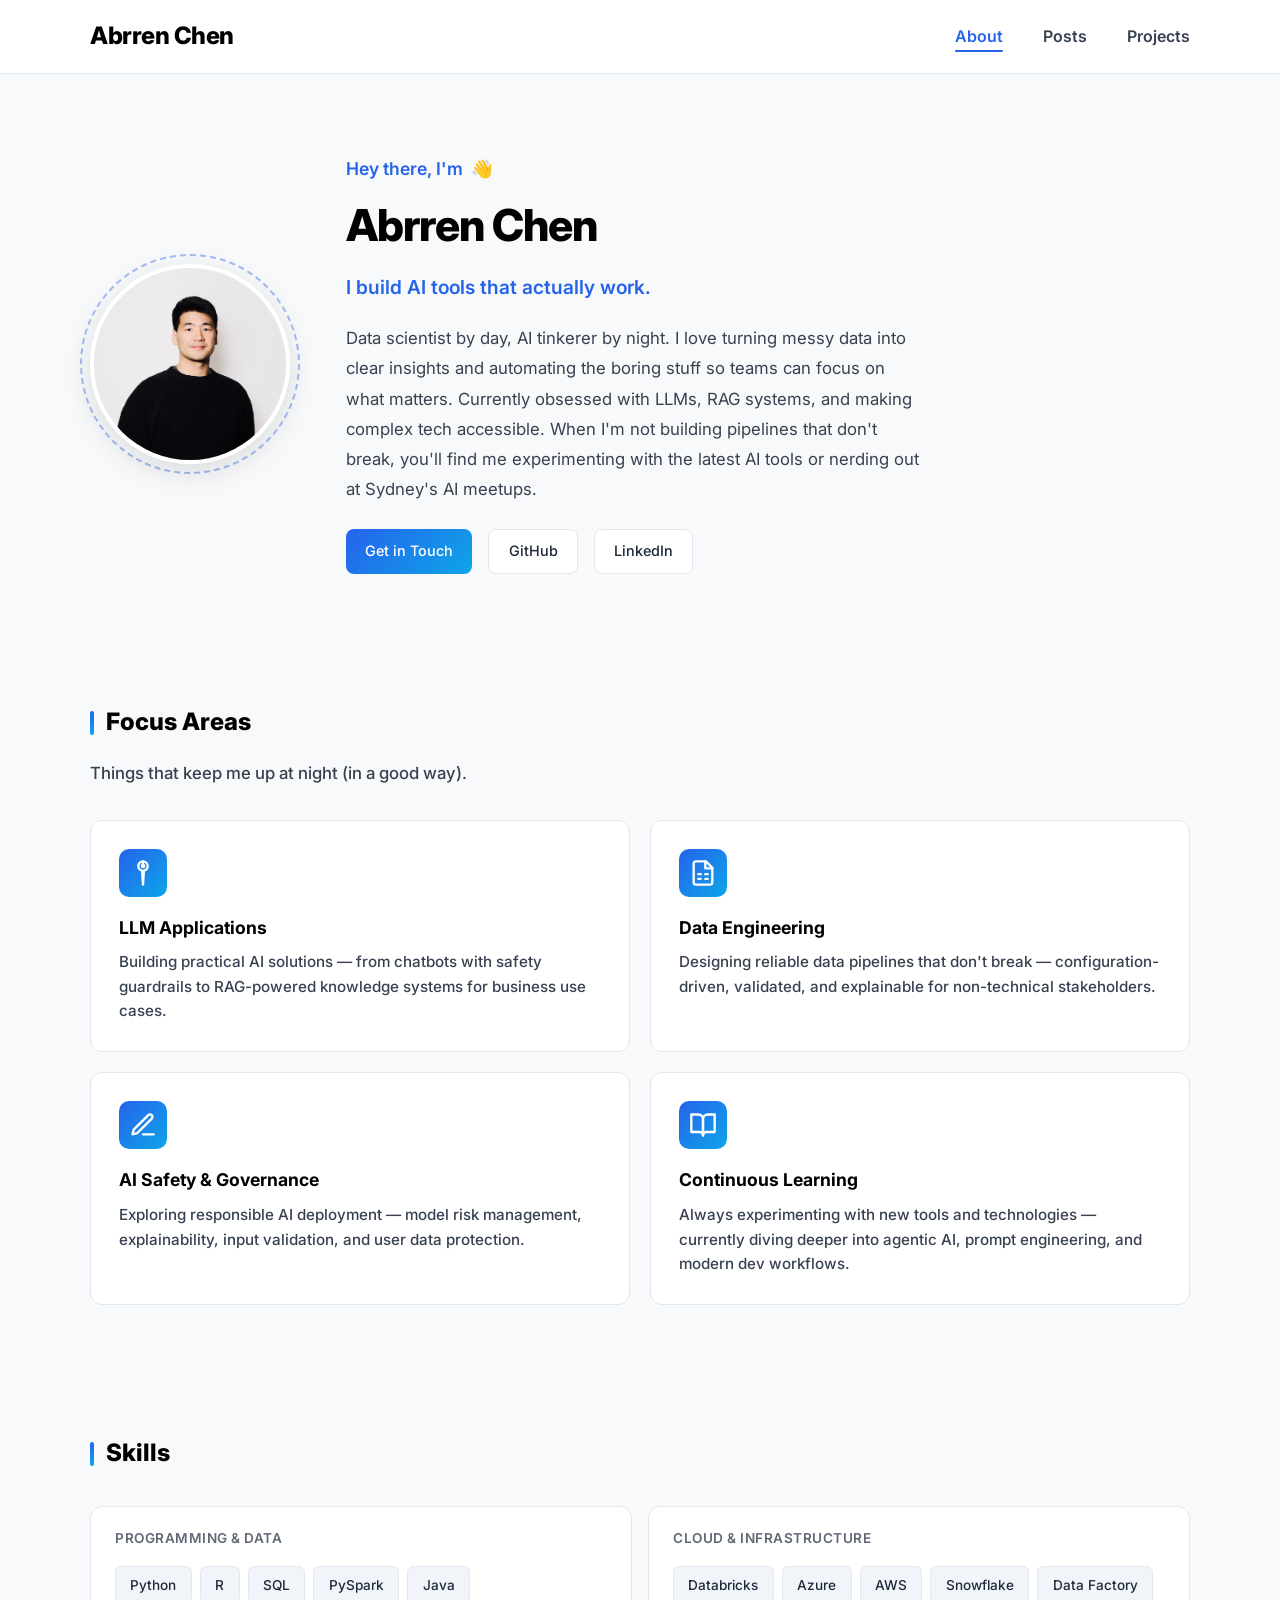
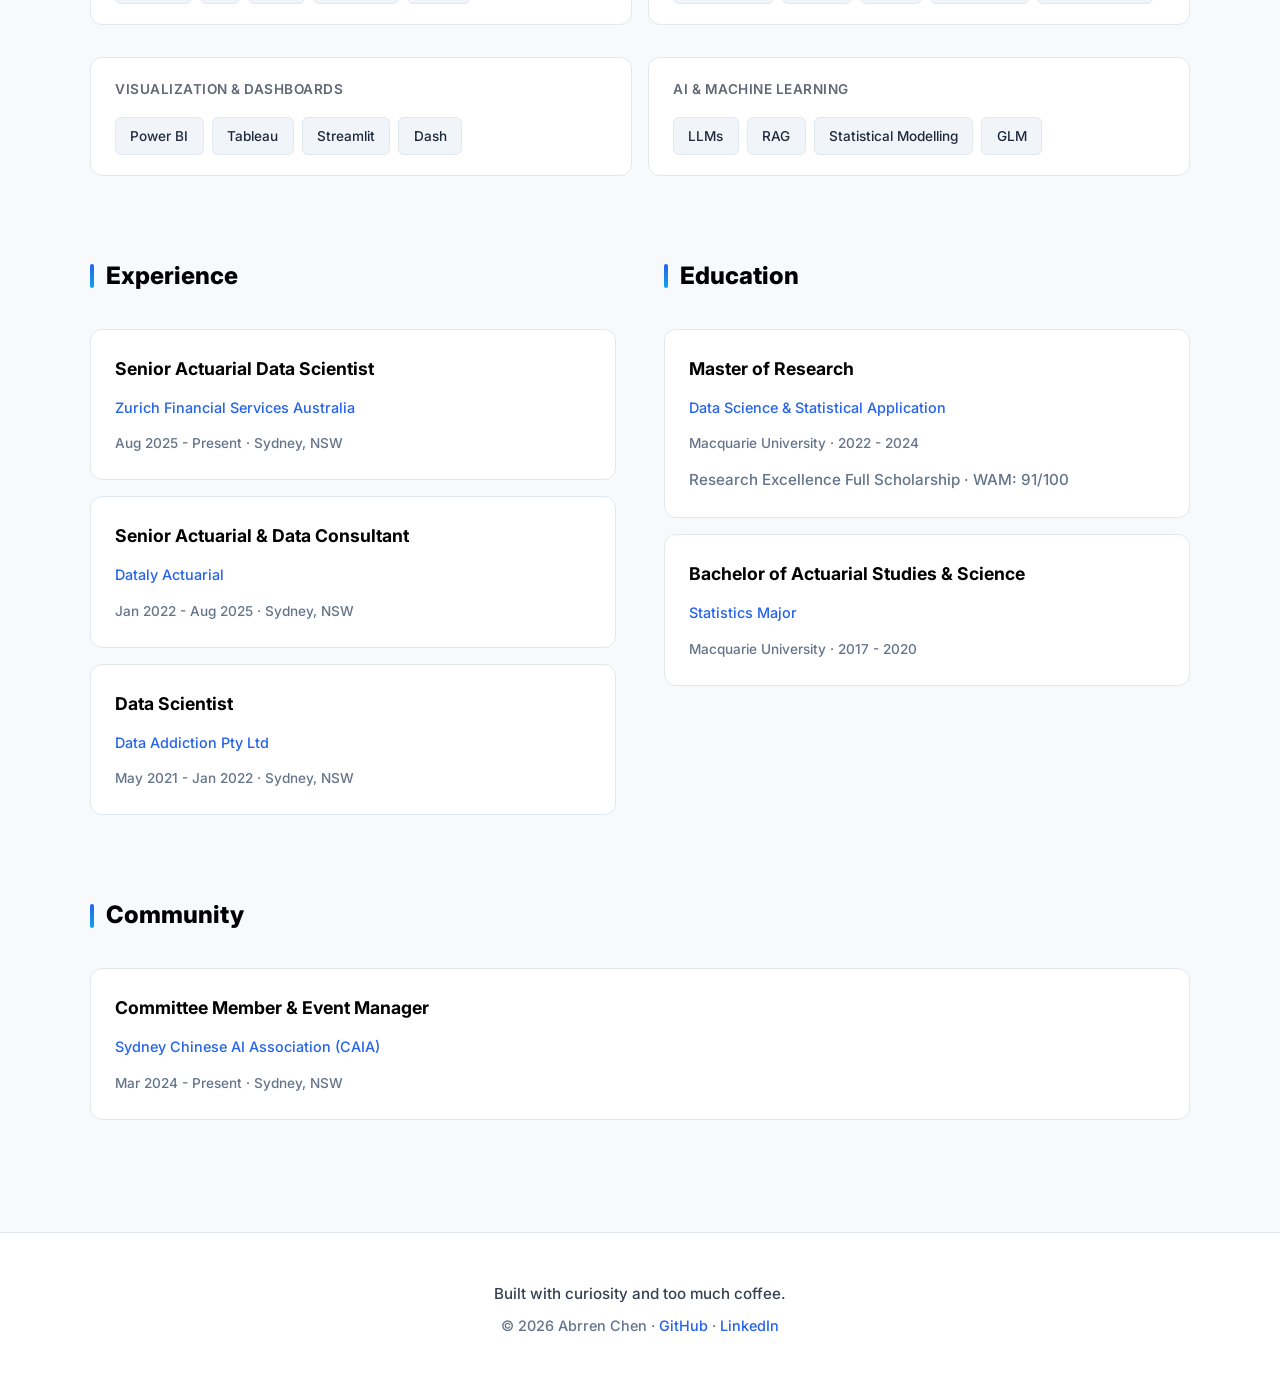
==== index.html @ b5ec8133 "Initial commit - Personal portfolio site - About page with experience, education, and skills - Posts" ====
<!DOCTYPE html>
<html lang="en">
<head>
    <meta charset="UTF-8">
    <meta name="viewport" content="width=device-width, initial-scale=1.0">
    <title>Abrren Chen | AI Builder & Data Tinkerer</title>
    <meta name="description" content="Abrren Chen - Data scientist who builds AI tools that actually work. LLM applications, data pipelines, and making complex tech accessible.">
    <meta property="og:title" content="Abrren Chen | AI Builder & Data Tinkerer">
    <meta property="og:description" content="Data scientist who builds AI tools that actually work. LLM applications, data pipelines, and making complex tech accessible.">
    <meta property="og:type" content="website">
    <meta property="og:url" content="https://abrrenc.github.io">
    <meta name="twitter:card" content="summary_large_image">
    <link rel="preconnect" href="https://fonts.googleapis.com">
    <link rel="preconnect" href="https://fonts.gstatic.com" crossorigin>
    <link href="https://fonts.googleapis.com/css2?family=Inter:wght@400;500;600;700;800&display=swap" rel="stylesheet">
    <link rel="stylesheet" href="css/style.css">
</head>
<body>
    <header>
        <div class="container">
            <a href="index.html" class="logo">Abrren Chen</a>
            <nav>
                <ul>
                    <li><a href="index.html" class="active">About</a></li>
                    <li><a href="posts.html">Posts</a></li>
                    <li><a href="projects.html">Projects</a></li>
                </ul>
            </nav>
        </div>
    </header>

    <main>
        <!-- Hero Section -->
        <section class="hero">
            <div class="container">
                <div class="hero-content">
                    <div class="hero-image">
                        <img src="images/Profile_Photo.JPG" alt="Abrren Chen" class="profile-photo">
                    </div>
                    <div class="hero-text">
                        <p class="greeting">Hey there, I'm</p>
                        <h1>Abrren Chen</h1>
                        <p class="subtitle">I build AI tools that actually work.</p>
                        <p class="bio">
                            Data scientist by day, AI tinkerer by night. I love turning messy data into clear insights and automating the boring stuff so teams can focus on what matters. Currently obsessed with LLMs, RAG systems, and making complex tech accessible. When I'm not building pipelines that don't break, you'll find me experimenting with the latest AI tools or nerding out at Sydney's AI meetups.
                        </p>
                        <div class="contact-links">
                            <a href="mailto:Abrren.chen@gmail.com" class="primary">Get in Touch</a>
                            <a href="https://github.com/AbrrenC" target="_blank">GitHub</a>
                            <a href="https://www.linkedin.com/in/abrren-chen" target="_blank">LinkedIn</a>
                        </div>
                    </div>
                </div>
            </div>
        </section>

        <div class="container">
            <!-- Focus Areas Section -->
            <section id="focus-areas">
                <h2>Focus Areas</h2>
                <p class="section-intro">Things that keep me up at night (in a good way).</p>
                <div class="focus-grid">
                    <div class="focus-card">
                        <div class="focus-icon">
                            <svg xmlns="http://www.w3.org/2000/svg" width="28" height="28" viewBox="0 0 24 24" fill="none" stroke="currentColor" stroke-width="2" stroke-linecap="round" stroke-linejoin="round"><path d="M12 2a4 4 0 0 1 4 4c0 1.95-1.4 3.58-3.25 3.93L12 22l-.75-12.07A4.001 4.001 0 0 1 12 2z"/><path d="M12 2v4"/><circle cx="12" cy="6" r="1"/></svg>
                        </div>
                        <h3>LLM Applications</h3>
                        <p>Building practical AI solutions — from chatbots with safety guardrails to RAG-powered knowledge systems for business use cases.</p>
                    </div>
                    <div class="focus-card">
                        <div class="focus-icon">
                            <svg xmlns="http://www.w3.org/2000/svg" width="28" height="28" viewBox="0 0 24 24" fill="none" stroke="currentColor" stroke-width="2" stroke-linecap="round" stroke-linejoin="round"><path d="M14.5 2H6a2 2 0 0 0-2 2v16a2 2 0 0 0 2 2h12a2 2 0 0 0 2-2V7.5L14.5 2z"/><polyline points="14 2 14 8 20 8"/><path d="M8 13h2"/><path d="M8 17h2"/><path d="M14 13h2"/><path d="M14 17h2"/></svg>
                        </div>
                        <h3>Data Engineering</h3>
                        <p>Designing reliable data pipelines that don't break — configuration-driven, validated, and explainable for non-technical stakeholders.</p>
                    </div>
                    <div class="focus-card">
                        <div class="focus-icon">
                            <svg xmlns="http://www.w3.org/2000/svg" width="28" height="28" viewBox="0 0 24 24" fill="none" stroke="currentColor" stroke-width="2" stroke-linecap="round" stroke-linejoin="round"><path d="M12 20h9"/><path d="M16.5 3.5a2.121 2.121 0 0 1 3 3L7 19l-4 1 1-4L16.5 3.5z"/></svg>
                        </div>
                        <h3>AI Safety & Governance</h3>
                        <p>Exploring responsible AI deployment — model risk management, explainability, input validation, and user data protection.</p>
                    </div>
                    <div class="focus-card">
                        <div class="focus-icon">
                            <svg xmlns="http://www.w3.org/2000/svg" width="28" height="28" viewBox="0 0 24 24" fill="none" stroke="currentColor" stroke-width="2" stroke-linecap="round" stroke-linejoin="round"><path d="M2 3h6a4 4 0 0 1 4 4v14a3 3 0 0 0-3-3H2z"/><path d="M22 3h-6a4 4 0 0 0-4 4v14a3 3 0 0 1 3-3h7z"/></svg>
                        </div>
                        <h3>Continuous Learning</h3>
                        <p>Always experimenting with new tools and technologies — currently diving deeper into agentic AI, prompt engineering, and modern dev workflows.</p>
                    </div>
                </div>
            </section>

            <!-- Skills Section -->
            <section id="skills">
                <h2>Skills</h2>
                <div class="skills-grid">
                    <div class="skill-category card">
                        <h3>Programming & Data</h3>
                        <div class="skill-tags">
                            <span class="skill-tag">Python</span>
                            <span class="skill-tag">R</span>
                            <span class="skill-tag">SQL</span>
                            <span class="skill-tag">PySpark</span>
                            <span class="skill-tag">Java</span>
                        </div>
                    </div>
                    <div class="skill-category card">
                        <h3>Cloud & Infrastructure</h3>
                        <div class="skill-tags">
                            <span class="skill-tag">Databricks</span>
                            <span class="skill-tag">Azure</span>
                            <span class="skill-tag">AWS</span>
                            <span class="skill-tag">Snowflake</span>
                            <span class="skill-tag">Data Factory</span>
                        </div>
                    </div>
                    <div class="skill-category card">
                        <h3>Visualization & Dashboards</h3>
                        <div class="skill-tags">
                            <span class="skill-tag">Power BI</span>
                            <span class="skill-tag">Tableau</span>
                            <span class="skill-tag">Streamlit</span>
                            <span class="skill-tag">Dash</span>
                        </div>
                    </div>
                    <div class="skill-category card">
                        <h3>AI & Machine Learning</h3>
                        <div class="skill-tags">
                            <span class="skill-tag">LLMs</span>
                            <span class="skill-tag">RAG</span>
                            <span class="skill-tag">Statistical Modelling</span>
                            <span class="skill-tag">GLM</span>
                        </div>
                    </div>
                </div>
            </section>

            <!-- Two Column: Experience & Education -->
            <div class="two-column">
                <!-- Experience Section -->
                <section id="experience">
                    <h2>Experience</h2>

                    <div class="card">
                        <h3>Senior Actuarial Data Scientist</h3>
                        <p class="meta">Zurich Financial Services Australia</p>
                        <p class="location">Aug 2025 - Present · Sydney, NSW</p>
                    </div>

                    <div class="card">
                        <h3>Senior Actuarial & Data Consultant</h3>
                        <p class="meta">Dataly Actuarial</p>
                        <p class="location">Jan 2022 - Aug 2025 · Sydney, NSW</p>
                    </div>

                    <div class="card">
                        <h3>Data Scientist</h3>
                        <p class="meta">Data Addiction Pty Ltd</p>
                        <p class="location">May 2021 - Jan 2022 · Sydney, NSW</p>
                    </div>
                </section>

                <!-- Education Section -->
                <section id="education">
                    <h2>Education</h2>

                    <div class="card">
                        <h3>Master of Research</h3>
                        <p class="meta">Data Science & Statistical Application</p>
                        <p class="location">Macquarie University · 2022 - 2024</p>
                        <p>Research Excellence Full Scholarship · WAM: 91/100</p>
                    </div>

                    <div class="card">
                        <h3>Bachelor of Actuarial Studies & Science</h3>
                        <p class="meta">Statistics Major</p>
                        <p class="location">Macquarie University · 2017 - 2020</p>
                    </div>
                </section>
            </div>

            <!-- Professional Affiliations -->
            <section id="affiliations">
                <h2>Community</h2>

                <div class="card">
                    <h3>Committee Member & Event Manager</h3>
                    <p class="meta">Sydney Chinese AI Association (CAIA)</p>
                    <p class="location">Mar 2024 - Present · Sydney, NSW</p>
                </div>
            </section>
        </div>
    </main>

    <footer>
        <div class="container">
            <p class="footer-tagline">Built with curiosity and too much coffee.</p>
            <p>&copy; 2026 Abrren Chen · <a href="https://github.com/AbrrenC" target="_blank">GitHub</a> · <a href="https://www.linkedin.com/in/abrren-chen" target="_blank">LinkedIn</a></p>
        </div>
    </footer>
</body>
</html>
---- css/style.css ----
:root {
    --primary: #f8f9fa;
    --secondary: #2563eb;
    --secondary-dark: #1d4ed8;
    --text: #1e293b;
    --text-light: #64748b;
    --white: #ffffff;
    --border: #e2e8f0;
    --accent: #f1f5f9;
    --gradient-start: #2563eb;
    --gradient-end: #0ea5e9;
}

* {
    margin: 0;
    padding: 0;
    box-sizing: border-box;
}

body {
    font-family: 'Inter', 'SF Pro Display', -apple-system, BlinkMacSystemFont, sans-serif;
    background-color: var(--primary);
    color: var(--text);
    line-height: 1.7;
    font-weight: 500;
}

.container {
    width: 90%;
    max-width: 1100px;
    margin: 0 auto;
}

/* Header & Navigation */
header {
    background-color: var(--white);
    border-bottom: 1px solid var(--border);
    position: sticky;
    top: 0;
    z-index: 100;
    backdrop-filter: blur(10px);
    background-color: rgba(255, 255, 255, 0.95);
}

header .container {
    display: flex;
    justify-content: space-between;
    align-items: center;
    padding: 1rem 0;
}

.logo {
    font-size: 1.5rem;
    font-weight: 800;
    color: #000000;
    text-decoration: none;
    letter-spacing: -0.5px;
}

.logo:hover {
    color: var(--secondary);
}

nav ul {
    display: flex;
    list-style: none;
    gap: 2.5rem;
}

nav ul li a {
    color: #374151;
    text-decoration: none;
    font-weight: 600;
    font-size: 1rem;
    transition: color 0.2s;
    position: relative;
}

nav ul li a:hover,
nav ul li a.active {
    color: var(--secondary);
}

nav ul li a.active::after {
    content: '';
    position: absolute;
    bottom: -6px;
    left: 0;
    width: 100%;
    height: 2px;
    background: var(--secondary);
    border-radius: 2px;
}

/* Hero Section - Two Column */
.hero {
    padding: 5rem 0 4rem;
}

.hero-content {
    display: grid;
    grid-template-columns: auto 1fr;
    gap: 3.5rem;
    align-items: center;
}

.hero-image {
    position: relative;
    width: 200px;
    height: 200px;
}

.profile-photo {
    width: 200px;
    height: 200px;
    border-radius: 50%;
    object-fit: cover;
    border: 4px solid var(--white);
    box-shadow: 0 8px 30px rgba(0, 0, 0, 0.12);
    position: relative;
    z-index: 1;
}

.hero-image::before {
    content: '';
    position: absolute;
    width: 216px;
    height: 216px;
    border-radius: 50%;
    border: 2px dashed var(--secondary);
    top: 50%;
    left: 50%;
    transform: translate(-50%, -50%);
    opacity: 0.4;
    z-index: 0;
}

.hero-text {
    text-align: left;
}

.greeting {
    font-size: 1.1rem;
    color: var(--secondary);
    font-weight: 600;
    margin-bottom: 0.25rem;
    display: flex;
    align-items: center;
    gap: 0.5rem;
}

.greeting::after {
    content: '👋';
    display: inline-block;
    animation: wave 2.5s ease-in-out infinite;
    transform-origin: 70% 70%;
}

@keyframes wave {
    0%, 100% { transform: rotate(0deg); }
    10% { transform: rotate(14deg); }
    20% { transform: rotate(-8deg); }
    30% { transform: rotate(14deg); }
    40% { transform: rotate(-4deg); }
    50% { transform: rotate(10deg); }
    60%, 100% { transform: rotate(0deg); }
}

.hero-text h1 {
    font-size: 2.75rem;
    font-weight: 800;
    color: #000000;
    margin-bottom: 0.5rem;
    letter-spacing: -1px;
}

.hero-text .subtitle {
    font-size: 1.2rem;
    color: var(--secondary);
    font-weight: 600;
    margin-bottom: 1.25rem;
}

.hero-text .bio {
    color: #374151;
    font-size: 1.05rem;
    line-height: 1.8;
    margin-bottom: 1.5rem;
    max-width: 580px;
    font-weight: 400;
}

.contact-links {
    display: flex;
    gap: 1rem;
    flex-wrap: wrap;
}

.contact-links a {
    display: inline-flex;
    align-items: center;
    gap: 0.5rem;
    padding: 0.6rem 1.2rem;
    background: var(--white);
    border: 1px solid var(--border);
    border-radius: 8px;
    color: var(--text);
    text-decoration: none;
    font-size: 0.9rem;
    font-weight: 500;
    transition: all 0.2s;
}

.contact-links a:hover {
    border-color: var(--secondary);
    color: var(--secondary);
    transform: translateY(-2px);
    box-shadow: 0 4px 12px rgba(37, 99, 235, 0.15);
}

.contact-links a.primary {
    background: linear-gradient(135deg, var(--gradient-start), var(--gradient-end));
    color: var(--white);
    border: none;
}

.contact-links a.primary:hover {
    transform: translateY(-2px);
    box-shadow: 0 6px 20px rgba(37, 99, 235, 0.3);
}

/* Sections */
section {
    padding: 4rem 0;
}

section h2 {
    font-size: 1.5rem;
    font-weight: 800;
    color: #000000;
    margin-bottom: 2rem;
    display: flex;
    align-items: center;
    gap: 0.75rem;
}

section h2::before {
    content: '';
    width: 4px;
    height: 24px;
    background: linear-gradient(180deg, var(--gradient-start), var(--gradient-end));
    border-radius: 2px;
}

/* Cards */
.card {
    background: var(--white);
    border-radius: 12px;
    padding: 1.5rem;
    margin-bottom: 1rem;
    border: 1px solid var(--border);
    transition: all 0.2s;
}

.card:hover {
    border-color: var(--secondary);
    box-shadow: 0 4px 20px rgba(37, 99, 235, 0.08);
}

.card h3 {
    color: #000000;
    font-size: 1.1rem;
    font-weight: 700;
    margin-bottom: 0.25rem;
}

.card .meta {
    color: var(--secondary);
    font-size: 0.9rem;
    font-weight: 500;
    margin-bottom: 0.25rem;
}

.card .location {
    color: var(--text-light);
    font-size: 0.85rem;
}

.card p {
    color: var(--text-light);
    margin-top: 0.75rem;
    font-size: 0.95rem;
}

.card ul {
    margin-top: 0.75rem;
    margin-left: 1.25rem;
    color: var(--text-light);
    font-size: 0.95rem;
}

.card ul li {
    margin-bottom: 0.4rem;
}

/* Skills */
.skills-grid {
    display: grid;
    grid-template-columns: repeat(2, 1fr);
    gap: 1rem;
}

.skill-category {
    padding: 1.25rem 1.5rem;
}

.skill-category h3 {
    color: var(--text);
    font-size: 0.85rem;
    font-weight: 600;
    text-transform: uppercase;
    letter-spacing: 0.5px;
    margin-bottom: 1rem;
    opacity: 0.7;
}

.skill-tags {
    display: flex;
    flex-wrap: wrap;
    gap: 0.5rem;
}

.skill-tag {
    background: var(--accent);
    color: var(--text);
    padding: 0.4rem 0.9rem;
    border-radius: 6px;
    font-size: 0.85rem;
    font-weight: 500;
    border: 1px solid var(--border);
    transition: all 0.2s;
}

.skill-tag:hover {
    background: var(--secondary);
    color: var(--white);
    border-color: var(--secondary);
}

/* Experience & Education Grid */
.two-column {
    display: grid;
    grid-template-columns: repeat(2, 1fr);
    gap: 3rem;
}

.two-column section {
    padding: 0;
}

/* Posts & Projects Grid */
.grid {
    display: grid;
    grid-template-columns: repeat(auto-fit, minmax(300px, 1fr));
    gap: 1.25rem;
}

.grid .card {
    margin-bottom: 0;
}

.card-link {
    text-decoration: none;
    color: inherit;
    display: block;
}

.card-link:hover .card {
    transform: translateY(-4px);
    box-shadow: 0 8px 30px rgba(37, 99, 235, 0.12);
}

.card-link .card {
    transition: all 0.3s;
}

/* Empty State */
.empty-state {
    text-align: center;
    padding: 4rem 2rem;
    color: var(--text-light);
    background: var(--white);
    border-radius: 12px;
    border: 1px dashed var(--border);
}

.empty-state p {
    font-size: 1rem;
}

/* Focus Areas */
.focus-grid {
    display: grid;
    grid-template-columns: repeat(2, 1fr);
    gap: 1.25rem;
}

.focus-card {
    background: var(--white);
    border: 1px solid var(--border);
    border-radius: 12px;
    padding: 1.75rem;
    transition: all 0.2s;
}

.focus-card:hover {
    border-color: var(--secondary);
    box-shadow: 0 4px 20px rgba(37, 99, 235, 0.08);
    transform: translateY(-2px);
}

.focus-icon {
    width: 48px;
    height: 48px;
    background: linear-gradient(135deg, var(--gradient-start), var(--gradient-end));
    border-radius: 10px;
    display: flex;
    align-items: center;
    justify-content: center;
    margin-bottom: 1rem;
    color: white;
}

.focus-card h3 {
    color: #000000;
    font-size: 1.1rem;
    font-weight: 700;
    margin-bottom: 0.5rem;
}

.focus-card p {
    color: #374151;
    font-size: 0.95rem;
    line-height: 1.6;
    margin: 0;
}

/* Section Intro */
.section-intro {
    color: #374151;
    font-size: 1.05rem;
    margin-top: -1rem;
    margin-bottom: 2rem;
}

/* Source Tags (LinkedIn, Medium) */
.card-header {
    margin-bottom: 0.75rem;
}

.source-tag {
    display: inline-block;
    padding: 0.25rem 0.75rem;
    border-radius: 4px;
    font-size: 0.75rem;
    font-weight: 600;
    text-transform: uppercase;
    letter-spacing: 0.5px;
}

.source-tag.linkedin {
    background: #0a66c2;
    color: white;
}

.source-tag.medium {
    background: #000000;
    color: white;
}

.source-tag.other {
    background: var(--accent);
    color: var(--text);
}

/* Project Cards */
.project-card {
    display: flex;
    flex-direction: column;
}

.project-tags {
    display: flex;
    flex-wrap: wrap;
    gap: 0.5rem;
    margin-top: 1rem;
}

.project-links {
    display: flex;
    gap: 0.75rem;
    margin-top: 1.25rem;
    padding-top: 1rem;
    border-top: 1px solid var(--border);
}

.project-link {
    display: inline-flex;
    align-items: center;
    gap: 0.4rem;
    padding: 0.5rem 1rem;
    background: var(--accent);
    border: 1px solid var(--border);
    border-radius: 6px;
    color: var(--text);
    text-decoration: none;
    font-size: 0.85rem;
    font-weight: 600;
    transition: all 0.2s;
}

.project-link:hover {
    background: var(--secondary);
    border-color: var(--secondary);
    color: white;
}

.project-link.demo {
    background: var(--secondary);
    border-color: var(--secondary);
    color: white;
}

.project-link.demo:hover {
    background: var(--secondary-dark);
    border-color: var(--secondary-dark);
}

/* Footer */
footer {
    text-align: center;
    padding: 3rem 0;
    border-top: 1px solid var(--border);
    background: var(--white);
    margin-top: 2rem;
}

footer p {
    color: var(--text-light);
    font-size: 0.9rem;
}

.footer-tagline {
    font-size: 0.95rem;
    margin-bottom: 0.5rem;
    color: #374151;
}

footer a {
    color: var(--secondary);
    text-decoration: none;
    font-weight: 500;
}

footer a:hover {
    text-decoration: underline;
}

/* Responsive */
@media (max-width: 900px) {
    .skills-grid,
    .two-column,
    .focus-grid {
        grid-template-columns: 1fr;
        gap: 1rem;
    }

    .two-column {
        gap: 2rem;
    }
}

@media (max-width: 768px) {
    header .container {
        flex-direction: column;
        gap: 1rem;
    }

    nav ul {
        gap: 1.5rem;
    }

    .hero-content {
        grid-template-columns: 1fr;
        text-align: center;
        gap: 2rem;
    }

    .hero-image {
        margin: 0 auto;
    }

    .hero-text {
        text-align: center;
    }

    .hero-text h1 {
        font-size: 2rem;
    }

    .hero-text .bio {
        max-width: 100%;
    }

    .contact-links {
        justify-content: center;
    }
}
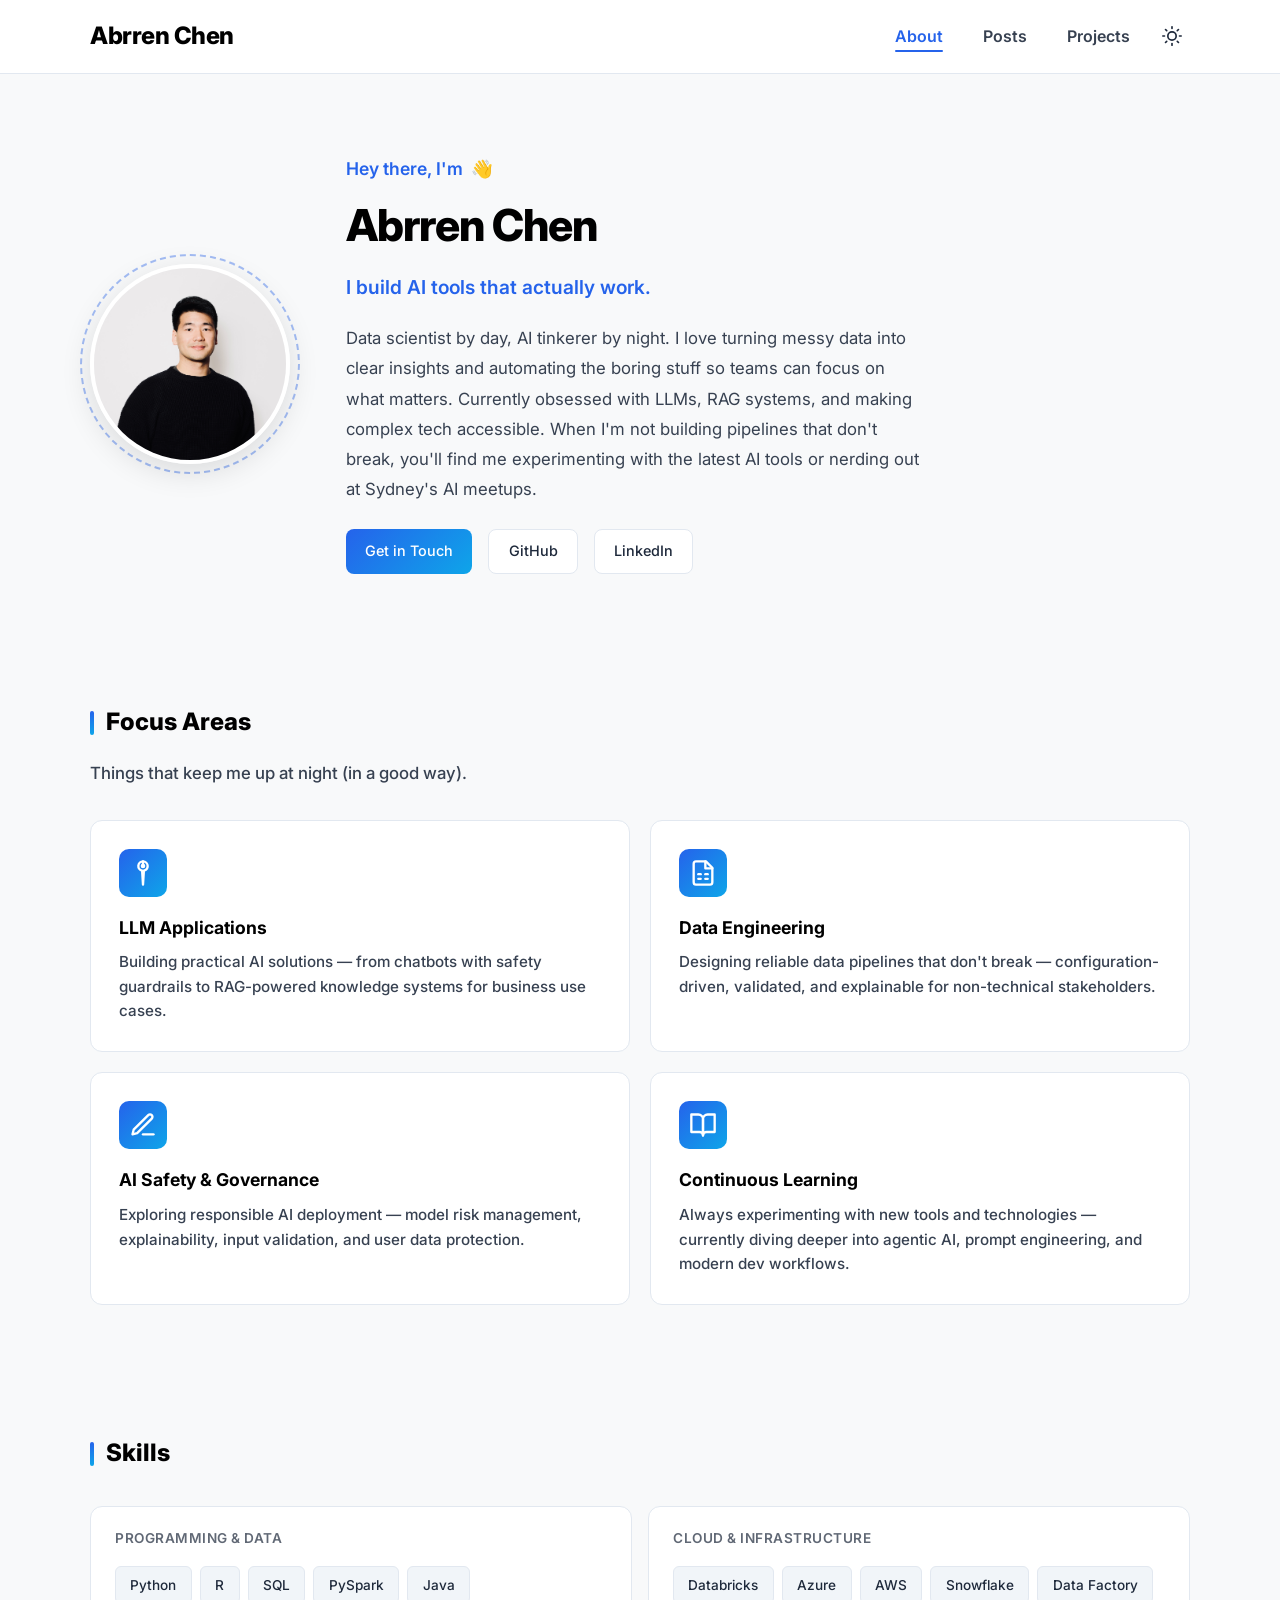
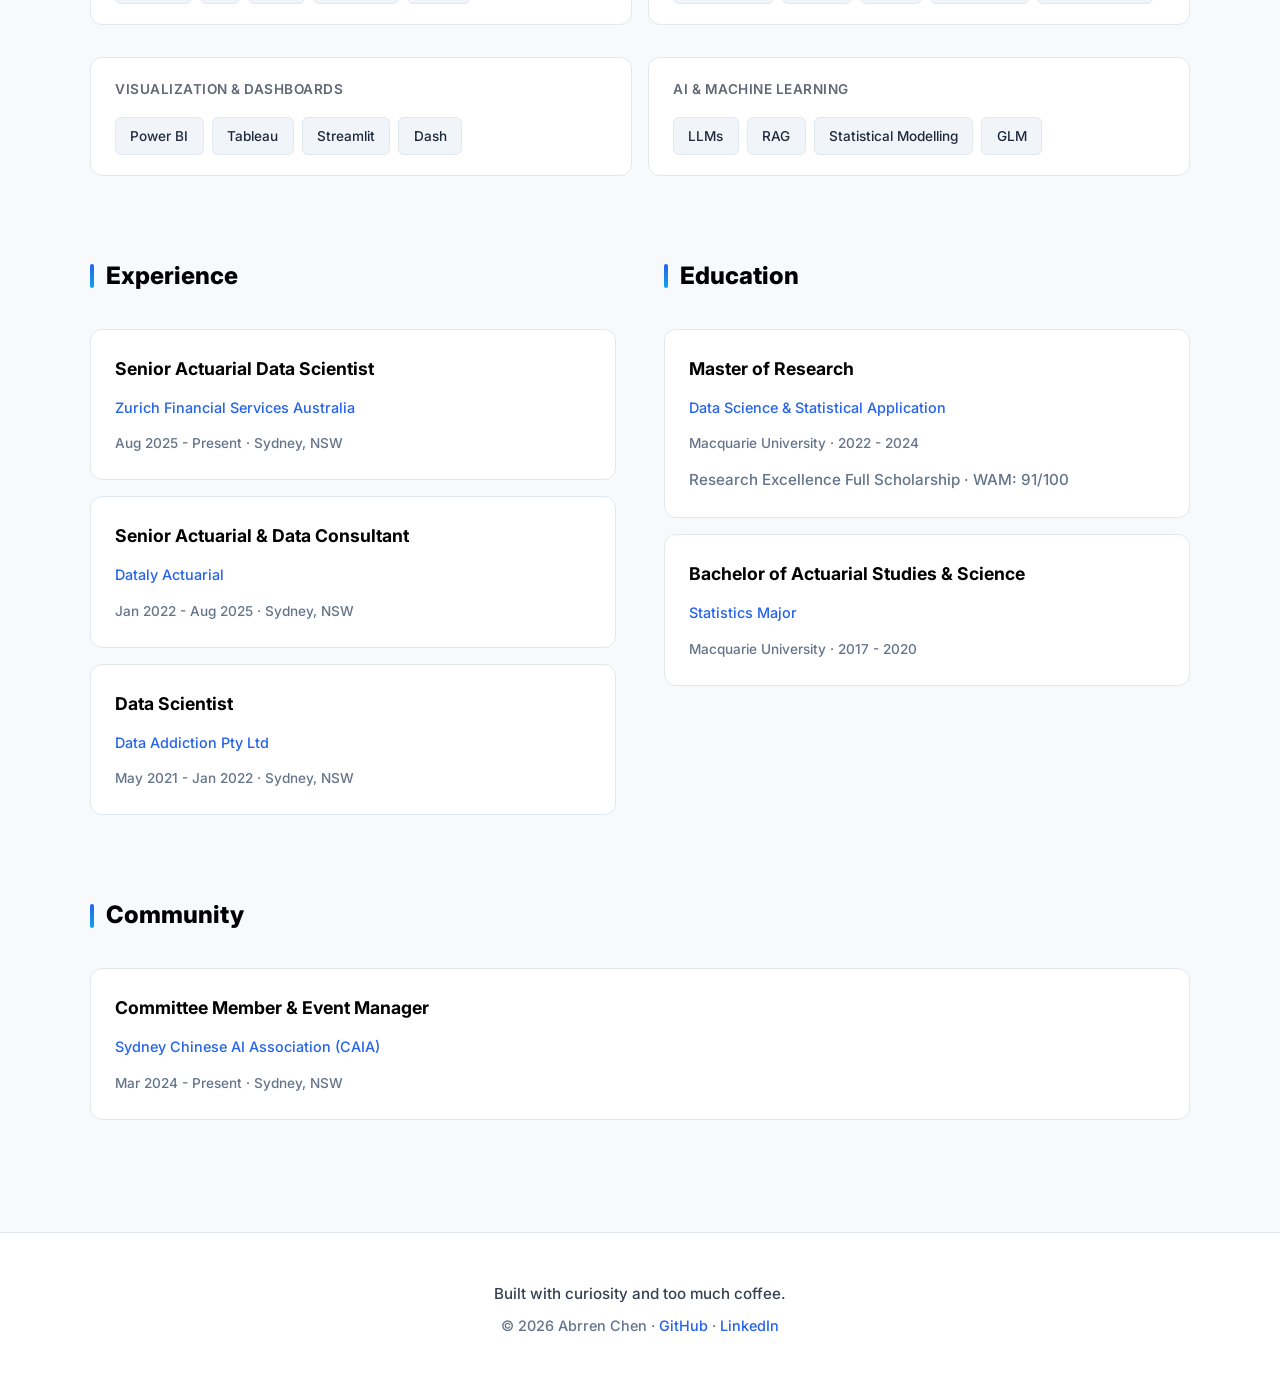
==== commit 9d2de153: "Add dark/light theme toggle - Added sun/moon toggle button in header navigation - Dark mode CSS with" ====
--- a/index.html
+++ b/index.html
@@ -10,6 +10,7 @@
     <meta property="og:type" content="website">
     <meta property="og:url" content="https://abrrenc.github.io">
     <meta name="twitter:card" content="summary_large_image">
+    <link rel="icon" type="image/svg+xml" href="images/favicon.svg">
     <link rel="preconnect" href="https://fonts.googleapis.com">
     <link rel="preconnect" href="https://fonts.gstatic.com" crossorigin>
     <link href="https://fonts.googleapis.com/css2?family=Inter:wght@400;500;600;700;800&display=swap" rel="stylesheet">
@@ -25,6 +26,10 @@
                     <li><a href="posts.html">Posts</a></li>
                     <li><a href="projects.html">Projects</a></li>
                 </ul>
+                <button class="theme-toggle" aria-label="Toggle theme">
+                    <svg class="icon-sun" xmlns="http://www.w3.org/2000/svg" viewBox="0 0 24 24" fill="none" stroke="currentColor" stroke-width="2" stroke-linecap="round" stroke-linejoin="round"><circle cx="12" cy="12" r="5"/><line x1="12" y1="1" x2="12" y2="3"/><line x1="12" y1="21" x2="12" y2="23"/><line x1="4.22" y1="4.22" x2="5.64" y2="5.64"/><line x1="18.36" y1="18.36" x2="19.78" y2="19.78"/><line x1="1" y1="12" x2="3" y2="12"/><line x1="21" y1="12" x2="23" y2="12"/><line x1="4.22" y1="19.78" x2="5.64" y2="18.36"/><line x1="18.36" y1="5.64" x2="19.78" y2="4.22"/></svg>
+                    <svg class="icon-moon" xmlns="http://www.w3.org/2000/svg" viewBox="0 0 24 24" fill="none" stroke="currentColor" stroke-width="2" stroke-linecap="round" stroke-linejoin="round"><path d="M21 12.79A9 9 0 1 1 11.21 3 7 7 0 0 0 21 12.79z"/></svg>
+                </button>
             </nav>
         </div>
     </header>
@@ -199,5 +204,7 @@
             <p>&copy; 2026 Abrren Chen · <a href="https://github.com/AbrrenC" target="_blank">GitHub</a> · <a href="https://www.linkedin.com/in/abrren-chen" target="_blank">LinkedIn</a></p>
         </div>
     </footer>
+
+    <script src="js/main.js"></script>
 </body>
 </html>
--- a/css/style.css
+++ b/css/style.css
@@ -59,6 +59,12 @@
 
 .logo:hover {
     color: var(--secondary);
+}
+
+nav {
+    display: flex;
+    align-items: center;
+    gap: 1.5rem;
 }
 
 nav ul {
@@ -616,3 +622,79 @@
         justify-content: center;
     }
 }
+
+/* Theme Toggle */
+.theme-toggle {
+    background: none;
+    border: none;
+    cursor: pointer;
+    padding: 0.5rem;
+    border-radius: 8px;
+    display: flex;
+    align-items: center;
+    justify-content: center;
+    color: var(--text);
+    transition: all 0.2s;
+}
+
+.theme-toggle:hover {
+    background: var(--accent);
+    color: var(--secondary);
+}
+
+.theme-toggle svg {
+    width: 20px;
+    height: 20px;
+}
+
+.theme-toggle .icon-moon {
+    display: none;
+}
+
+/* Dark Mode */
+[data-theme="dark"] {
+    --primary: #0f172a;
+    --secondary: #3b82f6;
+    --secondary-dark: #2563eb;
+    --text: #e2e8f0;
+    --text-light: #94a3b8;
+    --white: #1e293b;
+    --border: #334155;
+    --accent: #334155;
+}
+
+[data-theme="dark"] .logo,
+[data-theme="dark"] .hero-text h1,
+[data-theme="dark"] section h2,
+[data-theme="dark"] .card h3,
+[data-theme="dark"] .focus-card h3 {
+    color: #f1f5f9;
+}
+
+[data-theme="dark"] nav ul li a {
+    color: #cbd5e1;
+}
+
+[data-theme="dark"] .hero-text .bio,
+[data-theme="dark"] .focus-card p,
+[data-theme="dark"] .section-intro,
+[data-theme="dark"] .footer-tagline {
+    color: #94a3b8;
+}
+
+[data-theme="dark"] header {
+    background-color: rgba(15, 23, 42, 0.95);
+}
+
+[data-theme="dark"] .source-tag.other {
+    background: #475569;
+    color: #e2e8f0;
+}
+
+[data-theme="dark"] .theme-toggle .icon-sun {
+    display: none;
+}
+
+[data-theme="dark"] .theme-toggle .icon-moon {
+    display: block;
+}
